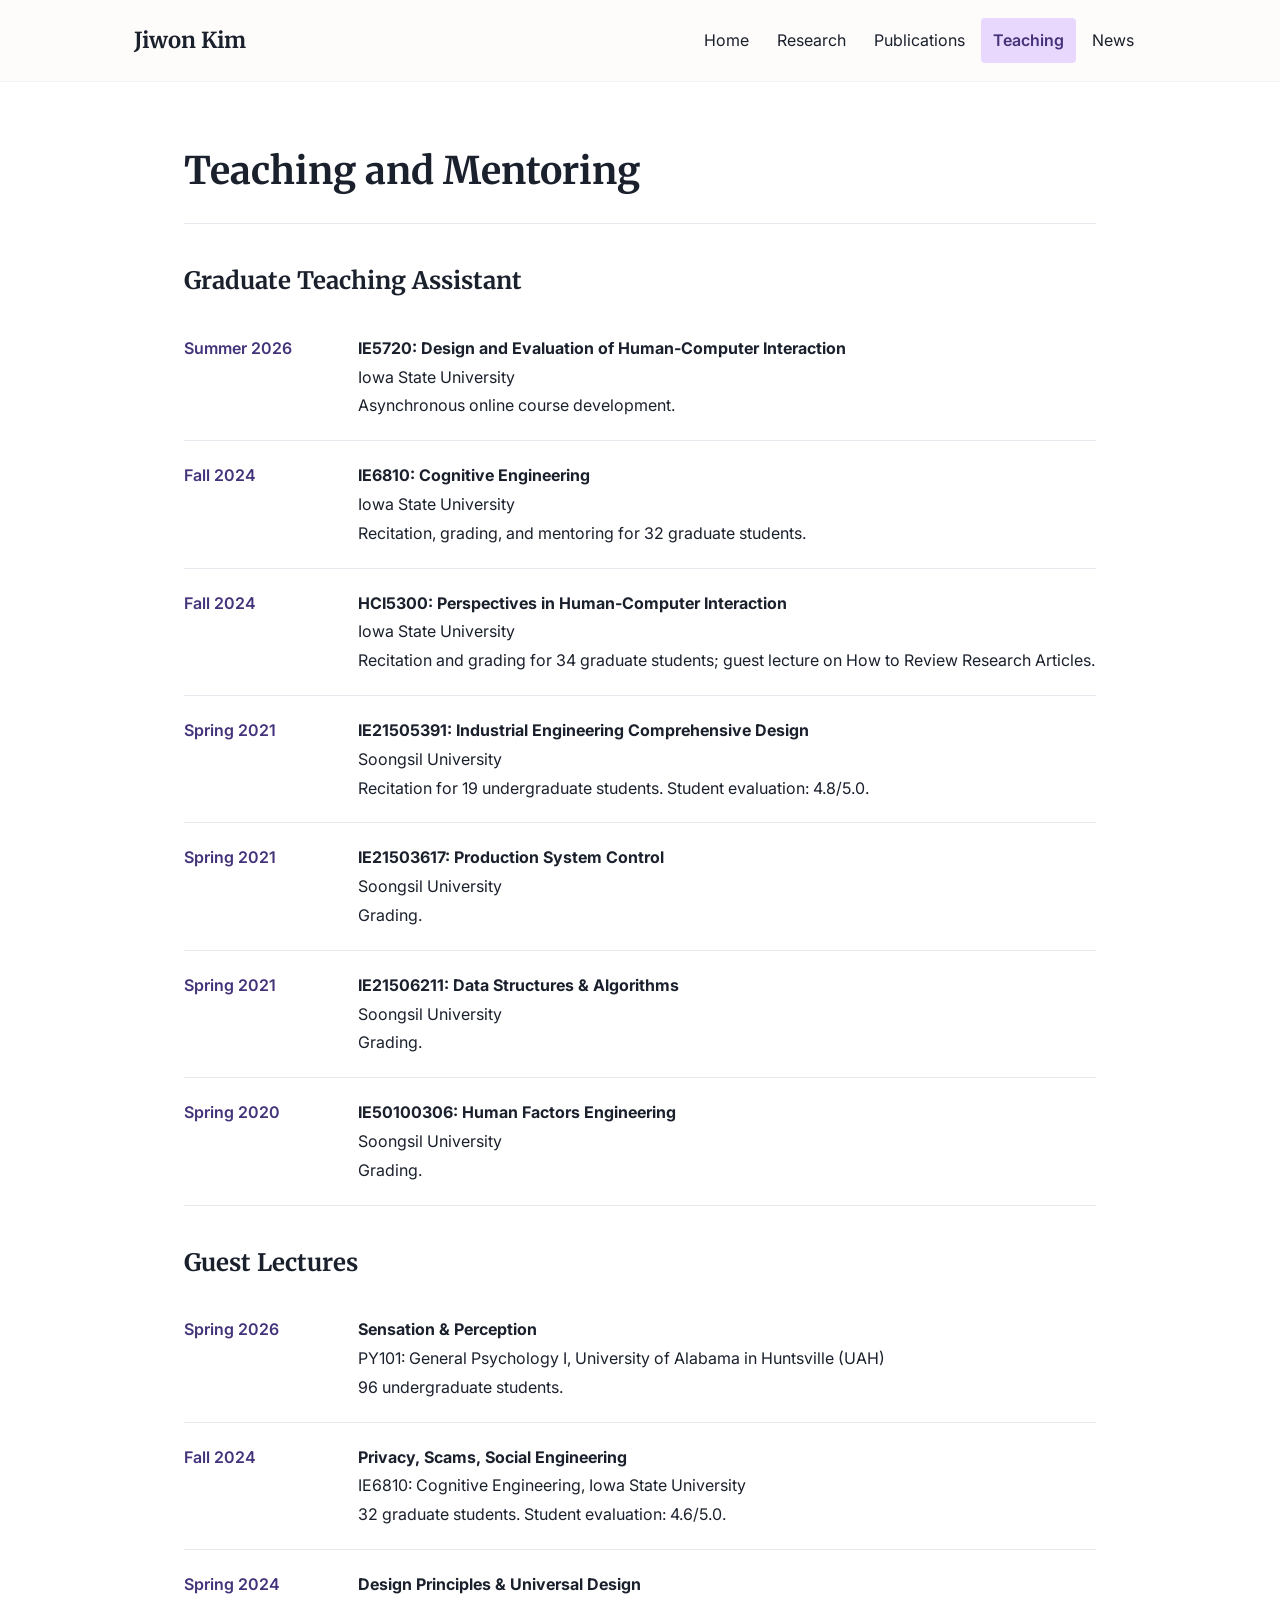
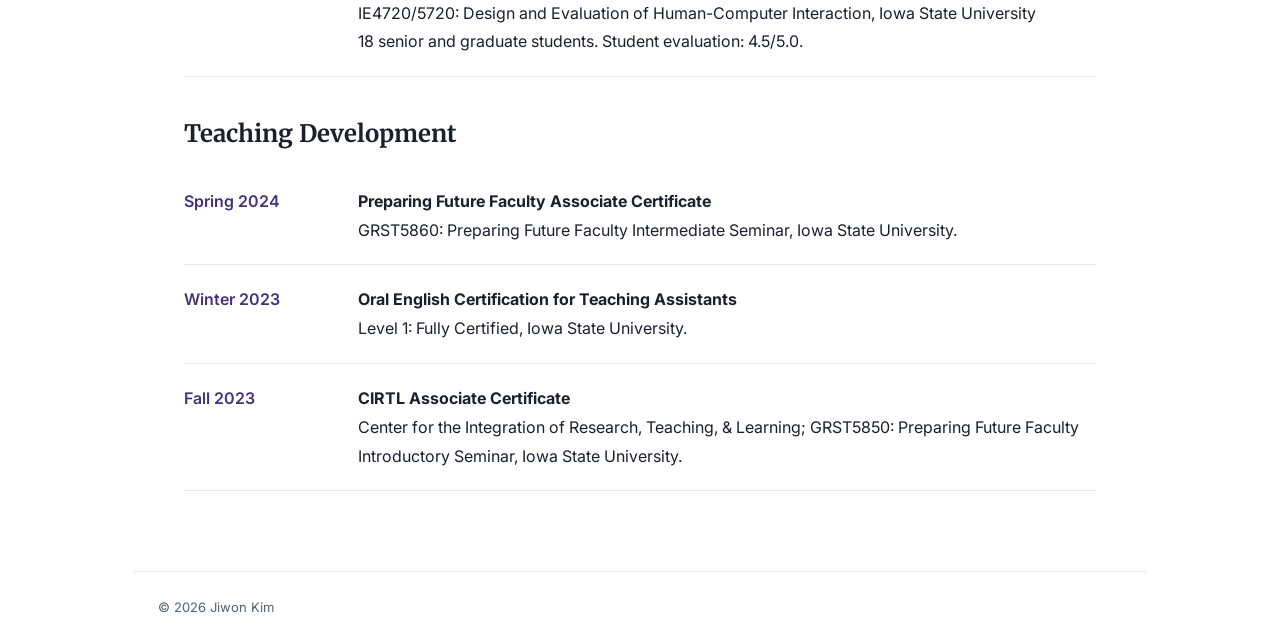
==== teaching.html @ 39ee29cf "Add files via upload" ====
<!doctype html>
<html lang="en">
<head>
<meta charset="utf-8">
<meta name="viewport" content="width=device-width, initial-scale=1">
<title>Teaching | Jiwon Kim</title>
<link rel="preconnect" href="https://fonts.googleapis.com">
<link rel="preconnect" href="https://fonts.gstatic.com" crossorigin>
<link href="https://fonts.googleapis.com/css2?family=Inter:wght@400;500;600;700&family=Merriweather:wght@400;700&display=swap" rel="stylesheet">
<link rel="stylesheet" href="styles.css">
</head>
<body>
<a class="skip-link" href="#main">Skip to content</a>
<header class="site-header"><div class="header-inner"><a class="brand" href="index.html">Jiwon Kim</a>
<nav class="nav" aria-label="Main navigation"><a href="index.html">Home</a>
<a href="research.html">Research</a>
<a href="publications.html">Publications</a>
<a href="teaching.html" aria-current="page">Teaching</a>
<a href="news.html">News</a></nav>
</div></header>
<main id="main" class="page">
<section id="teaching" class="section">
<div class="section-heading"><h1>Teaching and Mentoring</h1></div>
<section class="experience-group"><h2>Graduate Teaching Assistant</h2><ul class="timeline-list">
<li><span class="experience-date">Summer 2026</span><div><strong>IE5720: Design and Evaluation of Human-Computer Interaction</strong><br>Iowa State University<br>Asynchronous online course development.</div></li>
<li><span class="experience-date">Fall 2024</span><div><strong>IE6810: Cognitive Engineering</strong><br>Iowa State University<br>Recitation, grading, and mentoring for 32 graduate students.</div></li>
<li><span class="experience-date">Fall 2024</span><div><strong>HCI5300: Perspectives in Human-Computer Interaction</strong><br>Iowa State University<br>Recitation and grading for 34 graduate students; guest lecture on How to Review Research Articles.</div></li>
<li><span class="experience-date">Spring 2021</span><div><strong>IE21505391: Industrial Engineering Comprehensive Design</strong><br>Soongsil University<br>Recitation for 19 undergraduate students. Student evaluation: 4.8/5.0.</div></li>
<li><span class="experience-date">Spring 2021</span><div><strong>IE21503617: Production System Control</strong><br>Soongsil University<br>Grading.</div></li>
<li><span class="experience-date">Spring 2021</span><div><strong>IE21506211: Data Structures &amp; Algorithms</strong><br>Soongsil University<br>Grading.</div></li>
<li><span class="experience-date">Spring 2020</span><div><strong>IE50100306: Human Factors Engineering</strong><br>Soongsil University<br>Grading.</div></li>
</ul></section>
<section class="experience-group"><h2>Guest Lectures</h2><ul class="timeline-list">
<li><span class="experience-date">Spring 2026</span><div><strong>Sensation &amp; Perception</strong><br>PY101: General Psychology I, University of Alabama in Huntsville (UAH)<br>96 undergraduate students.</div></li>
<li><span class="experience-date">Fall 2024</span><div><strong>Privacy, Scams, Social Engineering</strong><br>IE6810: Cognitive Engineering, Iowa State University<br>32 graduate students. Student evaluation: 4.6/5.0.</div></li>
<li><span class="experience-date">Spring 2024</span><div><strong>Design Principles &amp; Universal Design</strong><br>IE4720/5720: Design and Evaluation of Human-Computer Interaction, Iowa State University<br>18 senior and graduate students. Student evaluation: 4.5/5.0.</div></li>
</ul></section>

<!--
<section class="experience-group"><h2>Research Mentoring: Purdue University</h2><ul class="timeline-list">
<li><span class="experience-date">Fall 2026</span><div><strong>Tayde White</strong> &middot; BS, Computer Science and Economics<br>Hidden profile in group decision making with large language model agents.</div></li>
<li><span class="experience-date">Fall 2026</span><div><strong>Maurice Reimer</strong> &middot; BS, Mechanical Engineering and Mathematics<br>Hidden profile in group decision making with large language model agents.</div></li>
<li><span class="experience-date">Fall 2026</span><div><strong>Malhar Jadhav</strong> &middot; BS, Computer Science and Mathematics<br>Engineering principles for public charging stations for electric vehicles.</div></li>
</ul></section>
<section class="experience-group"><h2>Research Mentoring: Iowa State University</h2><ul class="timeline-list">
<li><span class="experience-date">Spring 2026</span><div><strong>Hazer Becic</strong> &middot; BS, Industrial Engineering<br>Training metacognitive control for pilot decision making.</div></li>
<li><span class="experience-date">Fall 2025</span><div><strong>Jaden N. Miller</strong> &middot; BS, Industrial Engineering<br>Effects of display compellingness on attention in automated driving.</div></li>
<li><span class="experience-date">Summer 2025 - Fall 2026</span><div><strong>Visruta M. Aiyer</strong> &middot; MS, Human-Computer Interaction<br>Categorizing stimulation preferences to estimate cybersickness severity.</div></li>
<li><span class="experience-date">Spring 2025 - Fall 2026</span><div><strong>Shayama S. Khan</strong> &middot; PhD, Human-Computer Interaction<br>Effects of hardware latency and exposure duration on cybersickness.</div></li>
<li><span class="experience-date">Spring - Summer 2025</span><div><strong>Reid W. Stanslaski</strong> &middot; BS, Industrial Engineering<br>Modeling adaptive decision making under time pressure.</div></li>
<li><span class="experience-date">Fall 2024 - Spring 2025</span><div><strong>Charlton H. McArthur</strong> &middot; BS, Industrial Engineering<br>Effects of display compellingness on attention in automated driving.</div></li>
<li><span class="experience-date">Summer 2024</span><div><strong>Ryan P. McCurnin</strong> &middot; BS, Industrial Engineering<br>Training humans to develop human-AI agent teamwork skills.</div></li>
<li><span class="experience-date">Spring 2024</span><div><strong>Ethan Hauschildt</strong> &middot; BS, Industrial Engineering<br>Training humans to develop human-AI agent teamwork skills.</div></li>
</ul></section> -->
<section class="experience-group"><h2>Teaching Development</h2><ul class="timeline-list">
<li><span class="experience-date">Spring 2024</span><div><strong>Preparing Future Faculty Associate Certificate</strong><br>GRST5860: Preparing Future Faculty Intermediate Seminar, Iowa State University.</div></li>
<li><span class="experience-date">Winter 2023</span><div><strong>Oral English Certification for Teaching Assistants</strong><br>Level 1: Fully Certified, Iowa State University.</div></li>
<li><span class="experience-date">Fall 2023</span><div><strong>CIRTL Associate Certificate</strong><br>Center for the Integration of Research, Teaching, &amp; Learning; GRST5850: Preparing Future Faculty Introductory Seminar, Iowa State University.</div></li>
</ul></section>
</section>
</main>
<footer class="site-footer"><p>&copy; <span id="year">2026</span> Jiwon Kim</p>
<script src="script.js"></script>
</body>
</html>
---- styles.css ----
:root { --ink: #1a202c; --muted: #536171; --accent: #44337a; --lavender: #e9d8fd; --blue: #276ba8; --line: #e7e9ee; }
* { box-sizing: border-box; }
body { margin: 0; background: #fff; color: var(--ink); font-family: "Inter", Arial, sans-serif; font-size: 16px; line-height: 1.8; letter-spacing: 0; }
a { color: var(--blue); text-underline-offset: 4px; }
a:hover { color: var(--accent); }
a:focus-visible { outline: 3px solid var(--accent); outline-offset: 4px; }
h1, h2, h3, p { margin-top: 0; }
h1, h2, .brand { font-family: "Merriweather", Georgia, serif; }
h1 { font-size: 38px; line-height: 1.3; margin-bottom: 28px; overflow-wrap: anywhere; }
h2 { font-size: 24px; line-height: 1.4; margin-bottom: 16px; }
h3 { font-size: 18px; line-height: 1.5; color: var(--accent); margin-bottom: 8px; }
.site-header { background: #fdfcfa; border-bottom: 1px solid #f3f1f5; }
.header-inner { max-width: 1060px; margin: auto; padding: 18px 24px; display: flex; align-items: center; justify-content: space-between; gap: 24px; }
.brand { color: var(--ink); font-size: 22px; font-weight: 700; text-decoration: none; white-space: nowrap; }
.nav { display: flex; flex-wrap: wrap; gap: 4px; }
.nav a { padding: 8px 12px; text-decoration: none; color: var(--ink); border-radius: 4px; }
.nav a:hover { background: #f4eefb; }
.nav a[aria-current="page"] { color: var(--accent); background: var(--lavender); font-weight: 600; }
.home, .page { max-width: 960px; margin: auto; padding: 64px 24px; min-height: calc(100vh - 180px); }
.intro { display: grid; grid-template-columns: 220px minmax(0,1fr); align-items: center; gap: 56px; margin-bottom: 64px; }
.intro-photo { display: grid; place-items: center; width: 220px; aspect-ratio: 4 / 5; background: #f1edf7; color: var(--accent); border-radius: 6px; }
.intro-photo span { font-family: "Merriweather", Georgia, serif; font-size: 56px; }
img.intro-photo { display: block; object-fit: cover; }
.intro h1 { color: var(--accent); font-size: 44px; margin-bottom: 20px; }
.eyebrow { font-size: 13px; font-weight: 600; color: var(--muted); margin-bottom: 12px; }
.lead { font-size: 17px; }
.link-row { display: flex; align-items: center; flex-wrap: wrap; gap: 24px; }
.button { font-weight: 600; }
.home-details { display: grid; grid-template-columns: minmax(max-content, 1fr) minmax(0, 1fr); gap: 48px; border-top: 1px solid var(--line); padding-top: 40px; }
.profile-card .compact-list li { white-space: nowrap; }
.profile-card h2 { margin-top: 28px; font-size: 20px; }
.profile-card h2:first-child { margin-top: 0; }
.tag-list, .compact-list { padding-left: 20px; }
address { display: grid; font-style: normal; gap: 8px; overflow-wrap: anywhere; }
.section-heading { border-bottom: 1px solid var(--line); margin-bottom: 36px; }
.theme-grid { display: grid; gap: 24px; }
.theme-grid article { border-bottom: 1px solid var(--line); padding-bottom: 16px; }
.theme-grid p { max-width: 760px; }
.publication-list { padding-left: 24px; }
.publication-group { margin-top: 40px; }
.publication-list li { padding-left: 8px; margin-bottom: 30px; }
.publication-list li::marker { color: var(--accent); font-weight: 600; }
.pub-title, .pub-meta { display: block; }
.pub-title { font-weight: 600; margin-bottom: 6px; }
.pub-meta { color: var(--muted); }
.pub-award { display: block; margin-top: 6px; padding-left: 12px; border-left: 3px solid var(--lavender); color: var(--accent); font-weight: 600; }
[hidden] { display: none !important; }
.visually-hidden { position: absolute; width: 1px; height: 1px; padding: 0; margin: -1px; overflow: hidden; clip-path: inset(50%); white-space: nowrap; border: 0; }
.research-page { max-width: 1120px; }
.research-intro { max-width: 820px; margin-bottom: 32px; }
.research-intro .lead { font-size: 21px; font-weight: 500; line-height: 1.5; }
.research-controls { display: flex; align-items: center; justify-content: space-between; flex-wrap: wrap; gap: 12px; padding-bottom: 20px; border-bottom: 1px solid var(--line); }
.topic-filter { display: flex; flex-wrap: wrap; gap: 4px; border: 0; padding: 0; margin: 0; min-width: 0; }
.topic-filter label { position: relative; cursor: pointer; }
.topic-filter input { position: absolute; width: 1px; height: 1px; opacity: 0; }
.topic-filter span { display: block; padding: 9px 14px; border-radius: 4px; font-size: 14px; font-weight: 600; }
.topic-filter input:checked + span { background: var(--lavender); color: var(--accent); }
.topic-filter input:focus-visible + span { outline: 3px solid var(--accent); outline-offset: 2px; }
.topic-filter label:hover span { background: #f3eff8; }
.topic-filter input:checked + span { background: var(--lavender); }
#research-count { margin: 0; font-size: 13px; color: var(--muted); }
.research-topic { display: grid; grid-template-columns: minmax(0, 0.85fr) minmax(0, 1.65fr); gap: 48px; padding: 48px 0; border-bottom: 1px solid var(--line); scroll-margin-top: 24px; }
.research-figure { margin: 0; align-self: start; }
.topic-art { aspect-ratio: 0.94; overflow: hidden; background: #fafbfc; }
.topic-art img { display: block; width: 100%; height: 100%; object-fit: cover; }
.art-decisions img { object-position: left; }
.art-teams img { object-position: center; }
.art-technology img { object-position: right; }
.research-figure figcaption { color: var(--muted); font-size: 12px; text-align: center; margin-top: 8px; }
.topic-label { font-size: 12px; color: var(--accent); font-weight: 700; margin-bottom: 12px; }
.topic-content { min-width: 0; }
.topic-content h2 { font-size: 25px; }
.method-list { display: flex; flex-wrap: wrap; gap: 4px 18px; padding: 0; list-style: none; color: #28675c; font-size: 12px; font-weight: 600; margin: 20px 0 24px; }
.research-study { border-top: 1px solid var(--line); }
.research-study summary { cursor: pointer; padding: 15px 0; font-size: 14px; font-weight: 600; line-height: 1.6; }
.research-study summary::marker { color: var(--accent); }
.research-study summary:hover { color: var(--accent); }
.research-study summary:focus-visible { outline: 3px solid var(--accent); outline-offset: 3px; }
.study-body { padding: 4px 0 16px; font-size: 15px; }
.study-body h3 { font-family: "Inter", Arial, sans-serif; color: #28675c; font-size: 14px; }
.study-status { color: #28675c; font-weight: 500; font-size: 12px; margin-left: 6px; }
.study-links { display: flex; flex-wrap: wrap; gap: 8px 20px; font-size: 13px; margin-bottom: 0; }
.research-future { padding-top: 40px; }
.future-columns { display: grid; grid-template-columns: 1fr 1fr; gap: 40px; }
.future-columns h3 { font-size: 17px; }
.future-columns p { font-size: 15px; }
@media (max-width: 800px) {
  .research-topic { gap: 28px; grid-template-columns: minmax(0, 0.75fr) minmax(0, 1.6fr); }
  .topic-content h2 { font-size: 22px; }
}
@media (max-width: 640px) {
  .research-topic { grid-template-columns: minmax(0, 1fr); padding: 32px 0; gap: 24px; }
  .research-figure { width: min(100%, 290px); justify-self: center; }
  .topic-filter span { padding: 9px 10px; font-size: 13px; }
  .research-intro .lead { font-size: 19px; }
  .future-columns { grid-template-columns: minmax(0, 1fr); gap: 16px; }
}
.timeline-list { list-style: none; padding: 0; }
.timeline-list li { display: grid; grid-template-columns: 100px minmax(0,1fr); gap: 24px; padding: 20px 0; border-bottom: 1px solid var(--line); }
.timeline-list time { color: var(--accent); font-weight: 600; }
.experience-date { color: var(--accent); font-weight: 600; }
#news .timeline-list li { grid-template-columns: 150px minmax(0, 1fr); }
@media (max-width: 560px) {
  #news .timeline-list li { grid-template-columns: 1fr; }
}
.experience-group { margin-top: 40px; }
.experience-group .timeline-list li { grid-template-columns: 150px minmax(0, 1fr); }
@media (max-width: 560px) {
  .experience-group .timeline-list li { grid-template-columns: 1fr; }
}
.team-group { margin-bottom: 36px; }
.person { padding: 8px 0 12px 20px; border-left: 3px solid var(--lavender); }
.person p { margin-bottom: 6px; color: var(--muted); }
.site-footer { max-width: 1012px; margin: auto; padding: 24px; border-top: 1px solid var(--line); display: flex; justify-content: space-between; gap: 20px; font-size: 13px; color: var(--muted); }
.site-footer p { margin: 0; }
.skip-link { position: absolute; left: 16px; top: -100px; background: #fff; padding: 8px 16px; z-index: 20; }
.skip-link:focus { top: 8px; }
@media (max-width: 800px) {
.header-inner { flex-direction: column; align-items: flex-start; gap: 12px; }
.nav { gap: 4px 0; }
.nav a { padding: 8px 10px; font-size: 14px; }
.intro { gap: 32px; grid-template-columns: 180px minmax(0,1fr); }
.intro-photo { width: 180px; }
.home-details { grid-template-columns: minmax(0, 1fr); gap: 32px; }
.profile-card .compact-list li { white-space: normal; }
}
@media (max-width: 560px) {
.home, .page { padding: 36px 20px; }
.header-inner { padding: 16px 20px; }
.intro, .home-details { grid-template-columns: 1fr; }
.intro { margin-bottom: 36px; }
.intro h1 { font-size: 36px; }
h1 { font-size: 30px; }
.timeline-list li { grid-template-columns: 1fr; gap: 4px; }
}
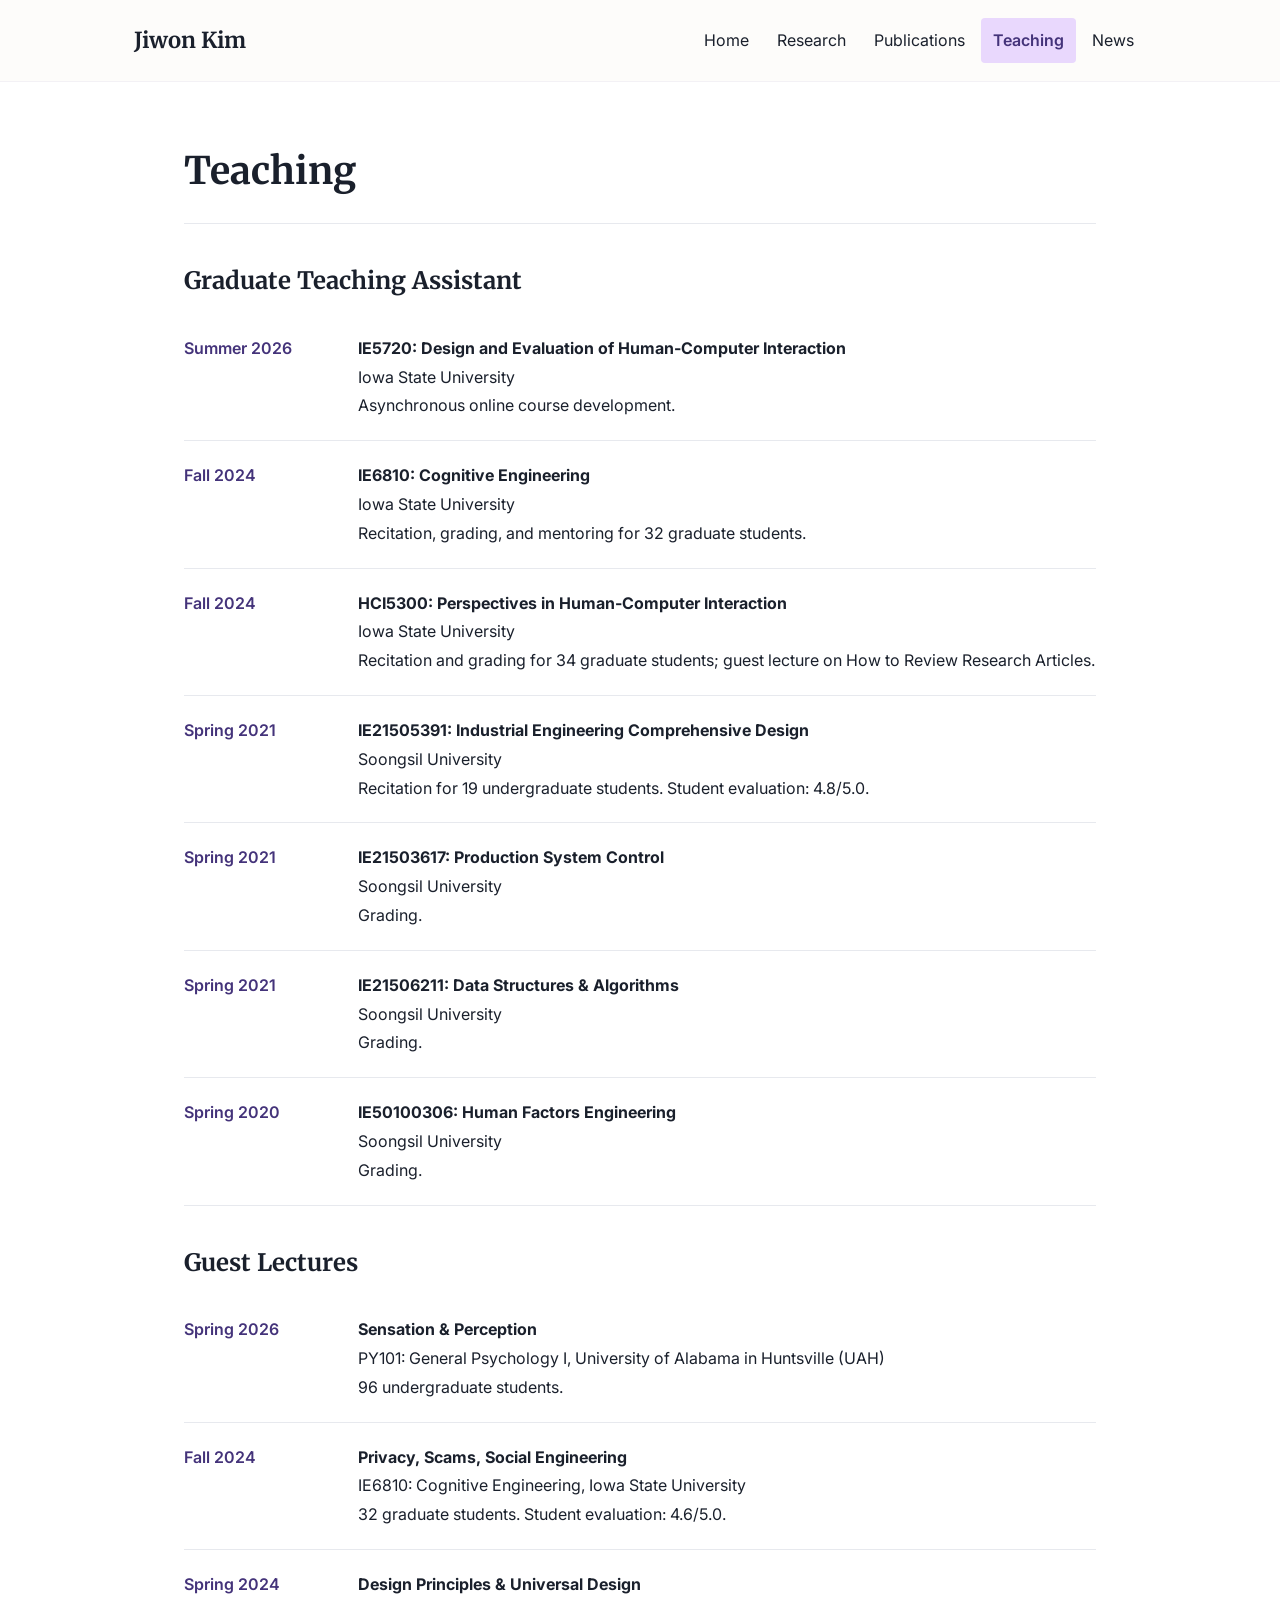
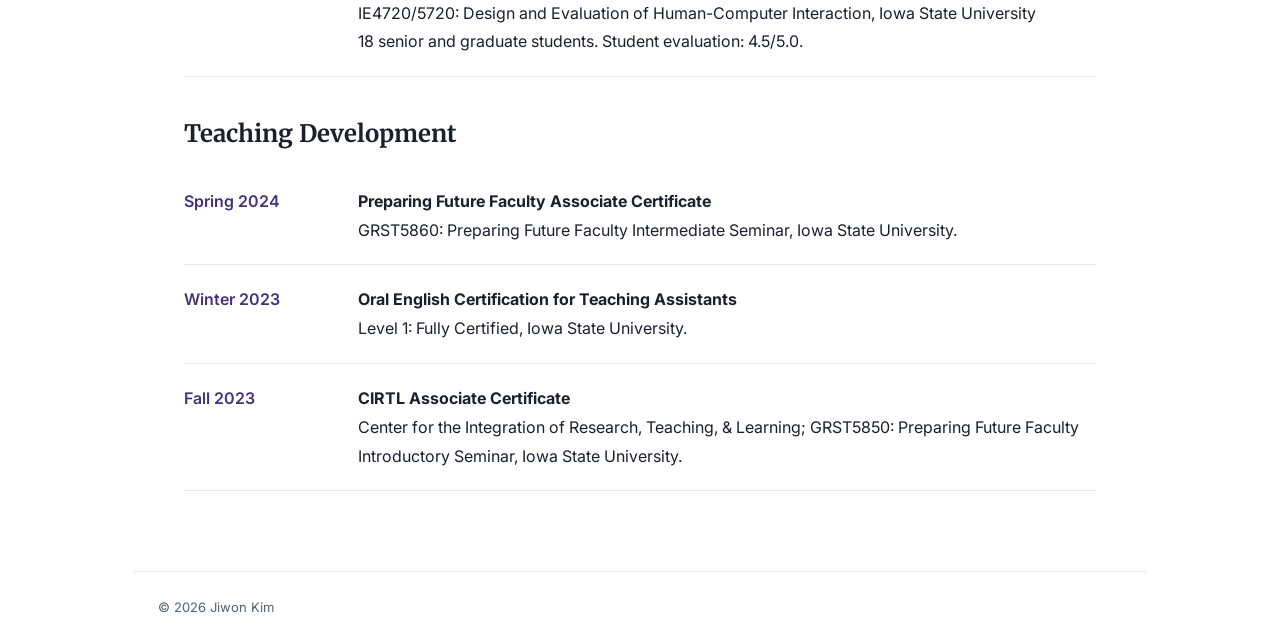
==== commit f74bb40b: "Update teaching.html" ====
--- a/teaching.html
+++ b/teaching.html
@@ -20,7 +20,7 @@
 </div></header>
 <main id="main" class="page">
 <section id="teaching" class="section">
-<div class="section-heading"><h1>Teaching and Mentoring</h1></div>
+<div class="section-heading"><h1>Teaching</h1></div>
 <section class="experience-group"><h2>Graduate Teaching Assistant</h2><ul class="timeline-list">
 <li><span class="experience-date">Summer 2026</span><div><strong>IE5720: Design and Evaluation of Human-Computer Interaction</strong><br>Iowa State University<br>Asynchronous online course development.</div></li>
 <li><span class="experience-date">Fall 2024</span><div><strong>IE6810: Cognitive Engineering</strong><br>Iowa State University<br>Recitation, grading, and mentoring for 32 graduate students.</div></li>
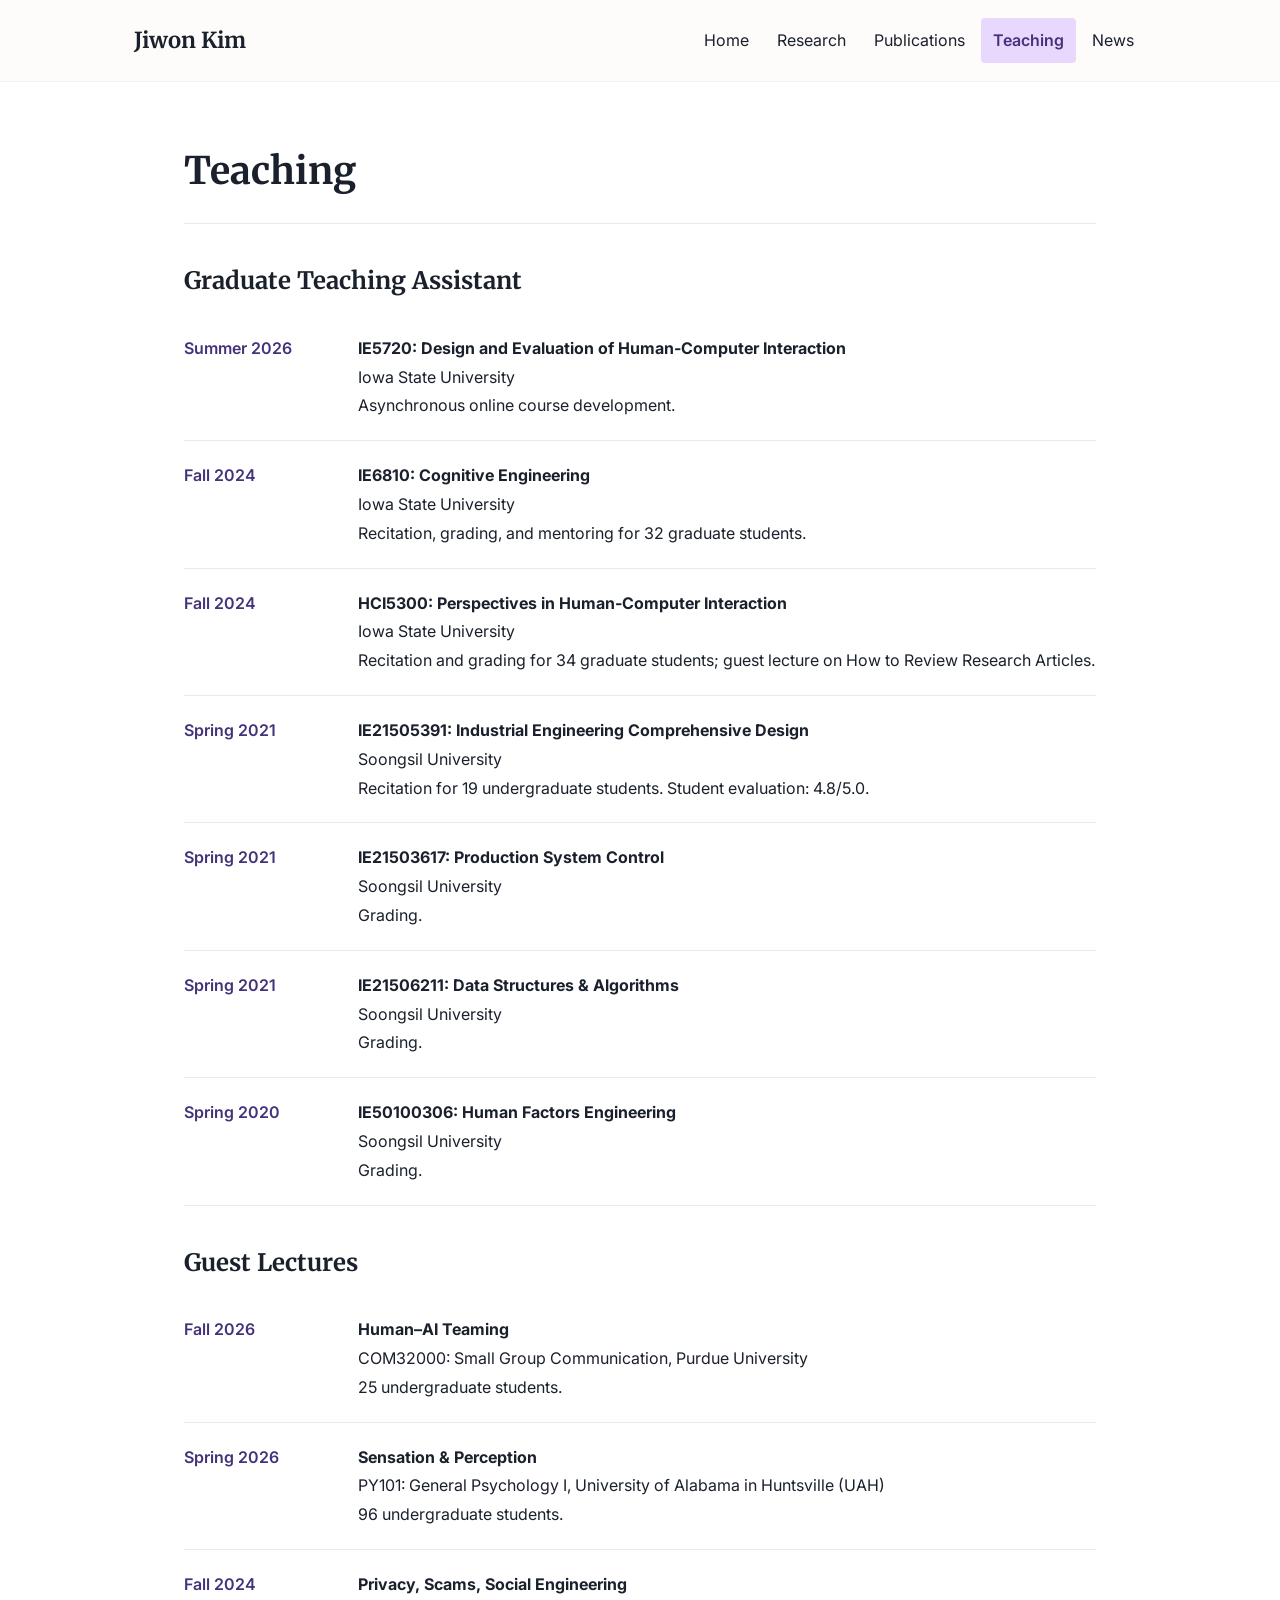
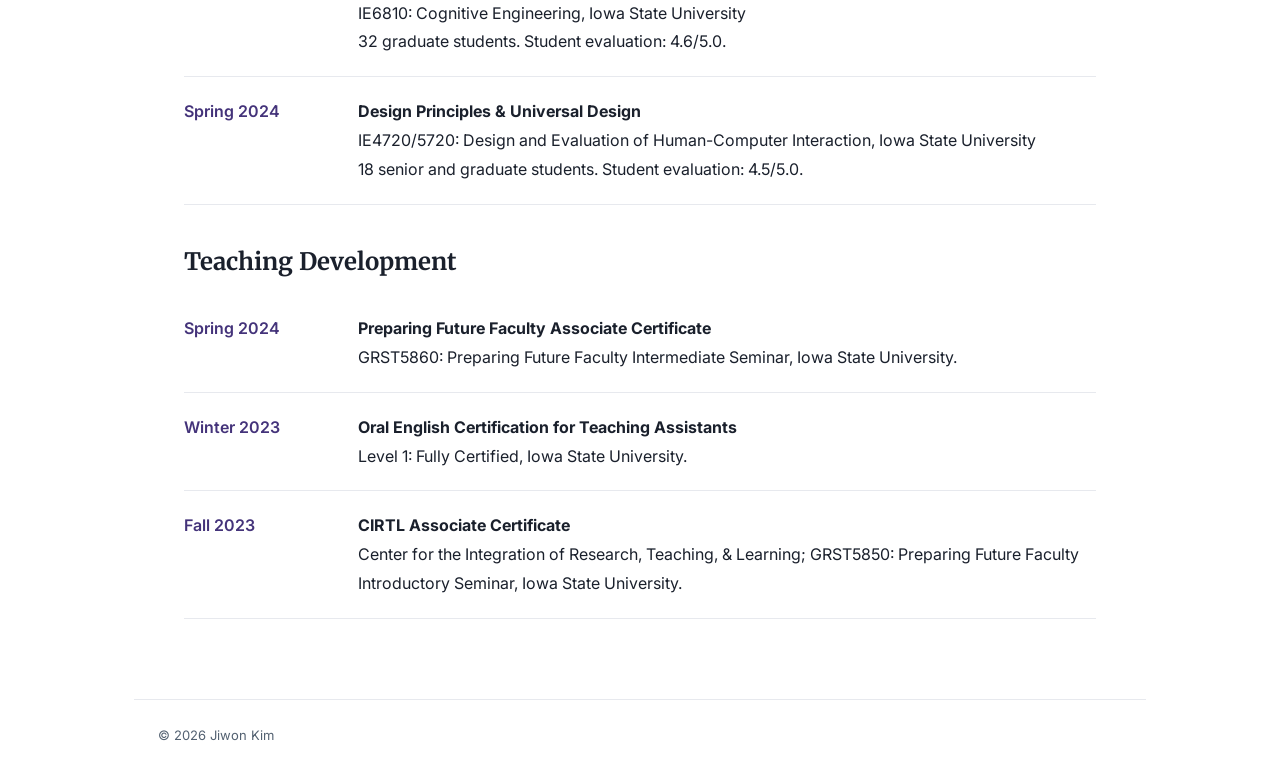
==== commit 7831497e: "Add content" ====
--- a/teaching.html
+++ b/teaching.html
@@ -31,6 +31,7 @@
 <li><span class="experience-date">Spring 2020</span><div><strong>IE50100306: Human Factors Engineering</strong><br>Soongsil University<br>Grading.</div></li>
 </ul></section>
 <section class="experience-group"><h2>Guest Lectures</h2><ul class="timeline-list">
+<li><span class="experience-date">Fall 2026</span><div><strong>Human–AI Teaming</strong><br>COM32000: Small Group Communication, Purdue University<br>25 undergraduate students.</div></li>
 <li><span class="experience-date">Spring 2026</span><div><strong>Sensation &amp; Perception</strong><br>PY101: General Psychology I, University of Alabama in Huntsville (UAH)<br>96 undergraduate students.</div></li>
 <li><span class="experience-date">Fall 2024</span><div><strong>Privacy, Scams, Social Engineering</strong><br>IE6810: Cognitive Engineering, Iowa State University<br>32 graduate students. Student evaluation: 4.6/5.0.</div></li>
 <li><span class="experience-date">Spring 2024</span><div><strong>Design Principles &amp; Universal Design</strong><br>IE4720/5720: Design and Evaluation of Human-Computer Interaction, Iowa State University<br>18 senior and graduate students. Student evaluation: 4.5/5.0.</div></li>
